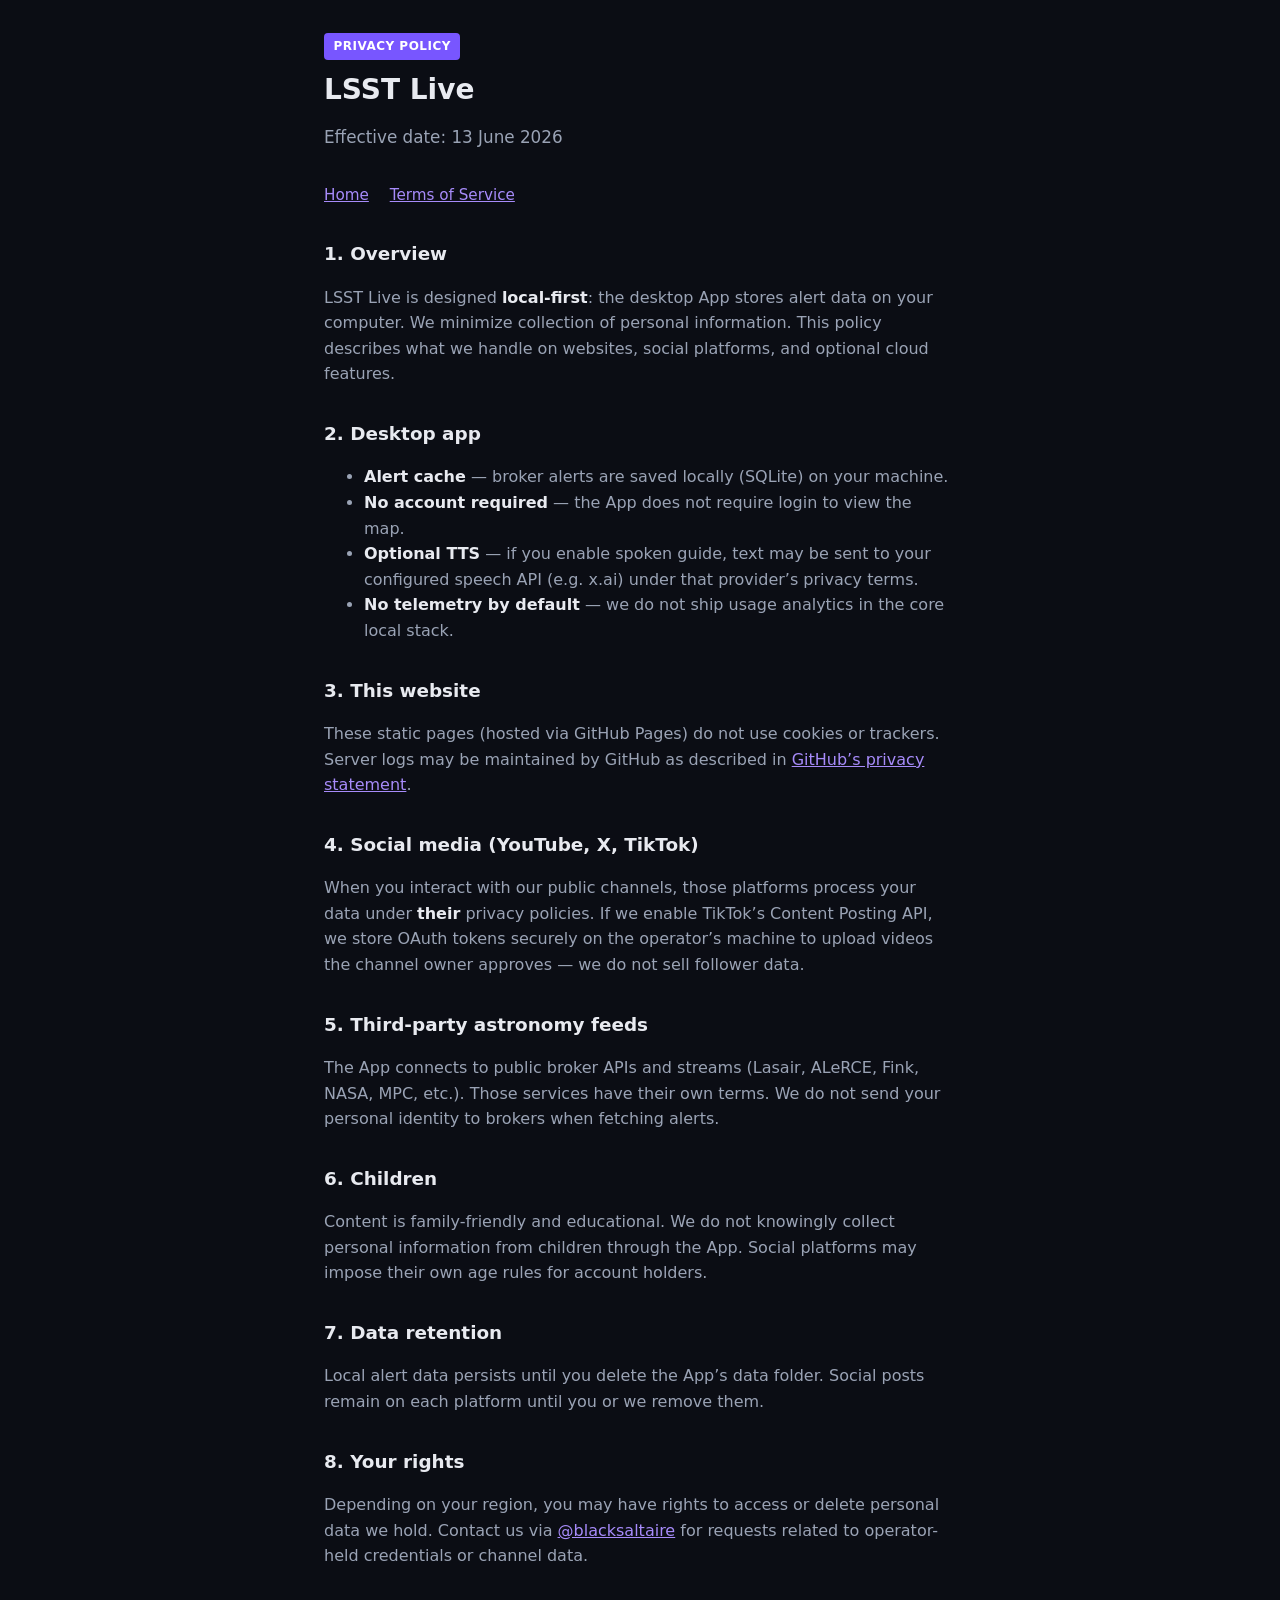
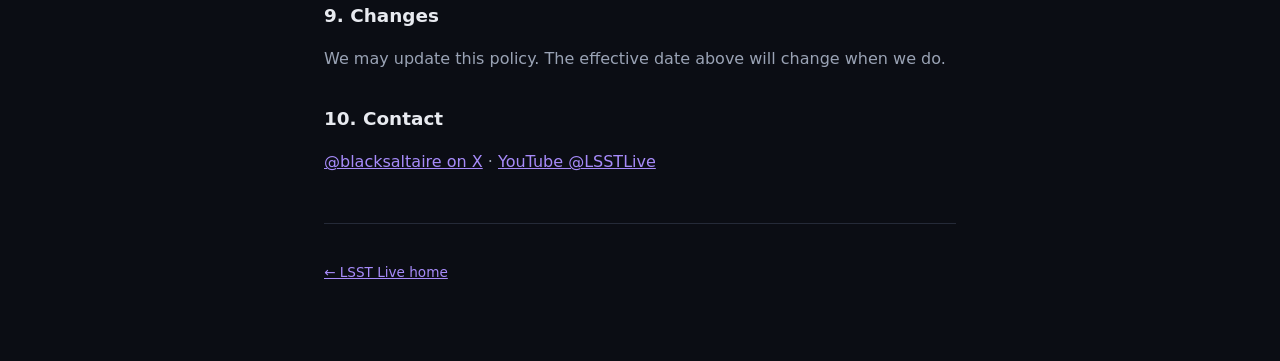
==== privacy.html @ 292eb152 "LSST Live family-friendly legal site Co-authored-by: Cursor <cursoragent@cursor.com>" ====
<!DOCTYPE html>
<html lang="en">
<head>
  <meta charset="utf-8" />
  <meta name="viewport" content="width=device-width, initial-scale=1" />
  <title>Privacy Policy — LSST Live</title>
  <link rel="stylesheet" href="styles.css" />
</head>
<body>
  <div class="wrap">
    <header>
      <span class="badge">Privacy Policy</span>
      <h1>LSST Live</h1>
      <p class="lead">Effective date: 13 June 2026</p>
    </header>
    <nav aria-label="Site">
      <a href="index.html">Home</a>
      <a href="terms.html">Terms of Service</a>
    </nav>
    <main>
      <h2>1. Overview</h2>
      <p>LSST Live is designed <strong>local-first</strong>: the desktop App stores alert data on your computer. We minimize collection of personal information. This policy describes what we handle on websites, social platforms, and optional cloud features.</p>

      <h2>2. Desktop app</h2>
      <ul>
        <li><strong>Alert cache</strong> — broker alerts are saved locally (SQLite) on your machine.</li>
        <li><strong>No account required</strong> — the App does not require login to view the map.</li>
        <li><strong>Optional TTS</strong> — if you enable spoken guide, text may be sent to your configured speech API (e.g. x.ai) under that provider’s privacy terms.</li>
        <li><strong>No telemetry by default</strong> — we do not ship usage analytics in the core local stack.</li>
      </ul>

      <h2>3. This website</h2>
      <p>These static pages (hosted via GitHub Pages) do not use cookies or trackers. Server logs may be maintained by GitHub as described in <a href="https://docs.github.com/en/site-policy/privacy-policies/github-general-privacy-statement">GitHub’s privacy statement</a>.</p>

      <h2>4. Social media (YouTube, X, TikTok)</h2>
      <p>When you interact with our public channels, those platforms process your data under <strong>their</strong> privacy policies. If we enable TikTok’s Content Posting API, we store OAuth tokens securely on the operator’s machine to upload videos the channel owner approves — we do not sell follower data.</p>

      <h2>5. Third-party astronomy feeds</h2>
      <p>The App connects to public broker APIs and streams (Lasair, ALeRCE, Fink, NASA, MPC, etc.). Those services have their own terms. We do not send your personal identity to brokers when fetching alerts.</p>

      <h2>6. Children</h2>
      <p>Content is family-friendly and educational. We do not knowingly collect personal information from children through the App. Social platforms may impose their own age rules for account holders.</p>

      <h2>7. Data retention</h2>
      <p>Local alert data persists until you delete the App’s data folder. Social posts remain on each platform until you or we remove them.</p>

      <h2>8. Your rights</h2>
      <p>Depending on your region, you may have rights to access or delete personal data we hold. Contact us via <a href="https://x.com/blacksaltaire">@blacksaltaire</a> for requests related to operator-held credentials or channel data.</p>

      <h2>9. Changes</h2>
      <p>We may update this policy. The effective date above will change when we do.</p>

      <h2>10. Contact</h2>
      <p><a href="https://x.com/blacksaltaire">@blacksaltaire on X</a> · <a href="https://www.youtube.com/@LSSTLive">YouTube @LSSTLive</a></p>
    </main>
    <footer>
      <p><a href="index.html">← LSST Live home</a></p>
    </footer>
  </div>
</body>
</html>
---- styles.css ----
:root {
  --bg: #0b0d14;
  --card: #141824;
  --text: #e8eaf0;
  --muted: #9aa3b5;
  --accent: #7856ff;
  --link: #a78bfa;
}
* { box-sizing: border-box; }
body {
  margin: 0;
  font-family: system-ui, -apple-system, "Segoe UI", Roboto, sans-serif;
  background: var(--bg);
  color: var(--text);
  line-height: 1.6;
}
a { color: var(--link); }
.wrap { max-width: 42rem; margin: 0 auto; padding: 2rem 1.25rem 4rem; }
header { margin-bottom: 2rem; }
.badge {
  display: inline-block;
  background: var(--accent);
  color: #fff;
  font-size: 0.75rem;
  font-weight: 600;
  letter-spacing: 0.04em;
  text-transform: uppercase;
  padding: 0.25rem 0.6rem;
  border-radius: 4px;
  margin-bottom: 0.75rem;
}
h1 { font-size: 1.75rem; margin: 0 0 0.5rem; line-height: 1.25; }
.lead { color: var(--muted); font-size: 1.05rem; }
nav { margin: 1.5rem 0; font-size: 0.95rem; }
nav a { margin-right: 1rem; }
main h2 { font-size: 1.15rem; margin-top: 2rem; }
main p, main li { color: var(--muted); }
main strong { color: var(--text); }
footer {
  margin-top: 3rem;
  padding-top: 1.5rem;
  border-top: 1px solid #252a38;
  font-size: 0.85rem;
  color: var(--muted);
}
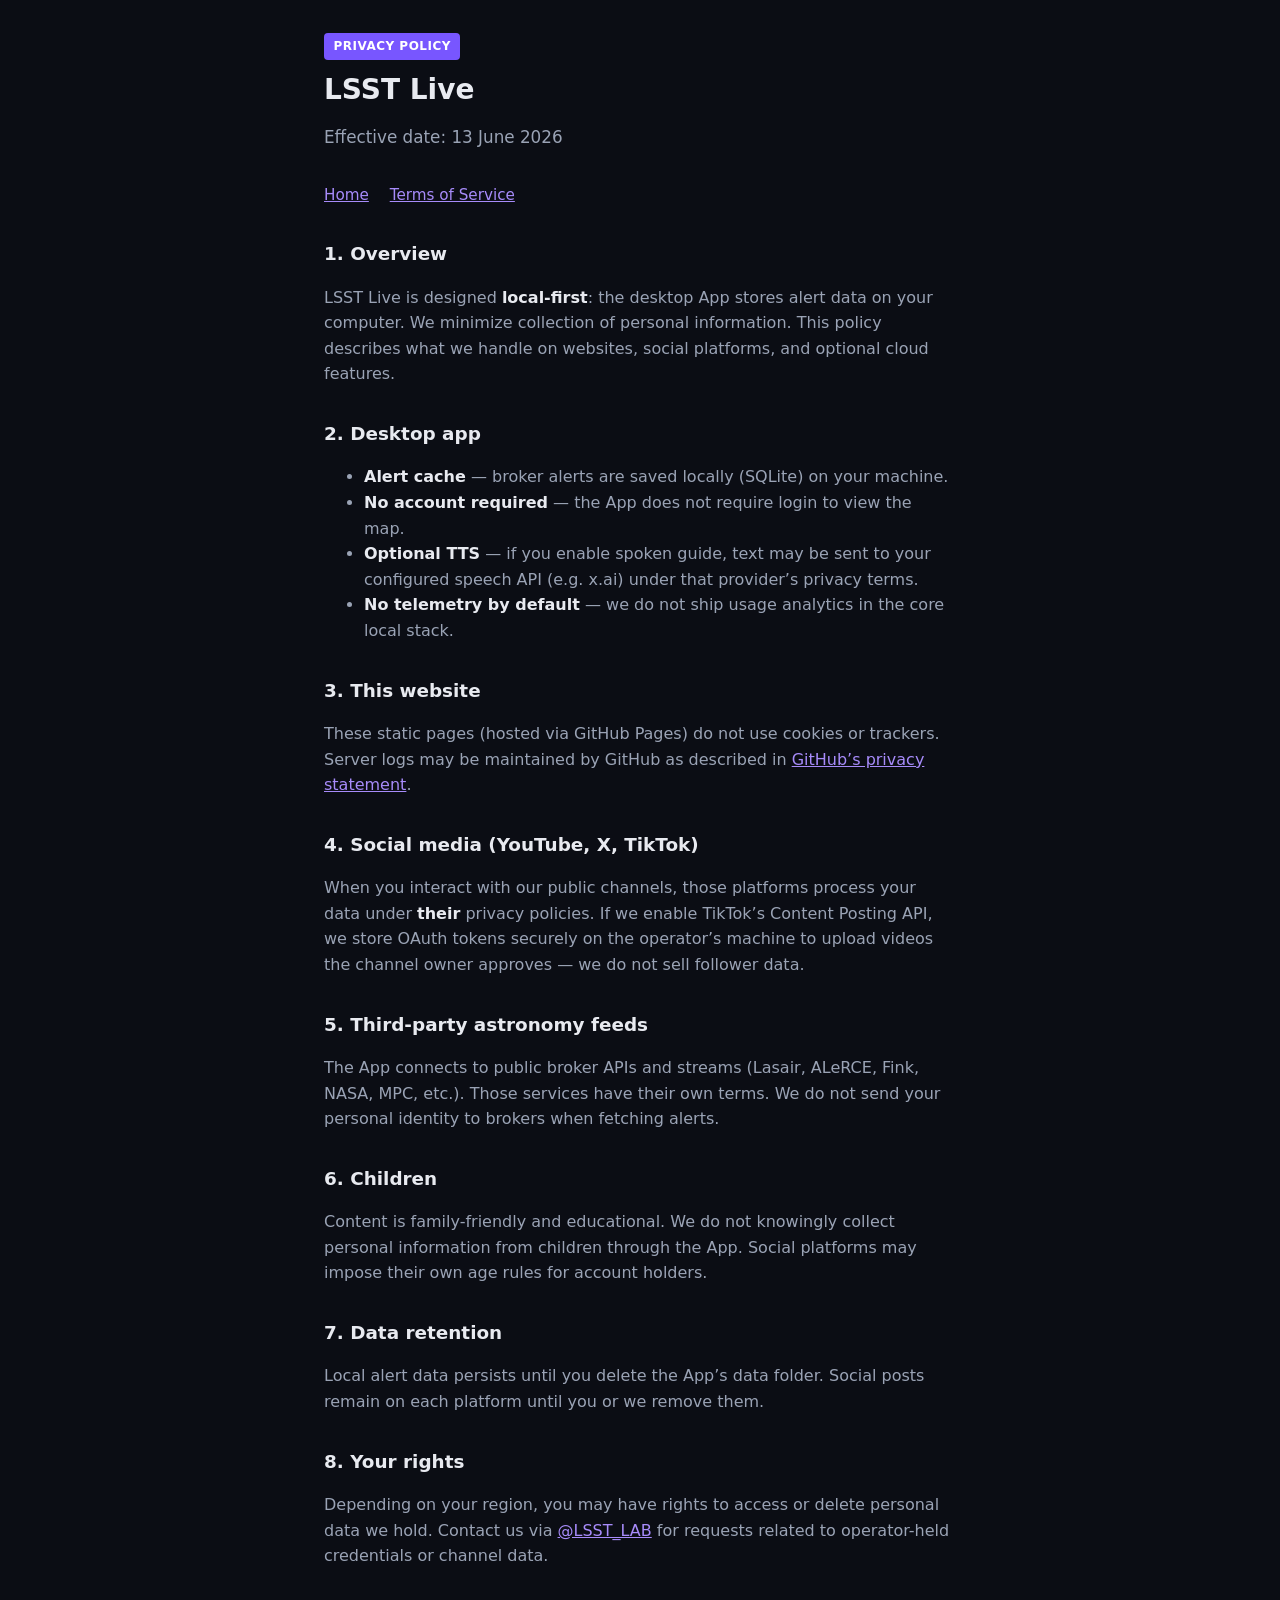
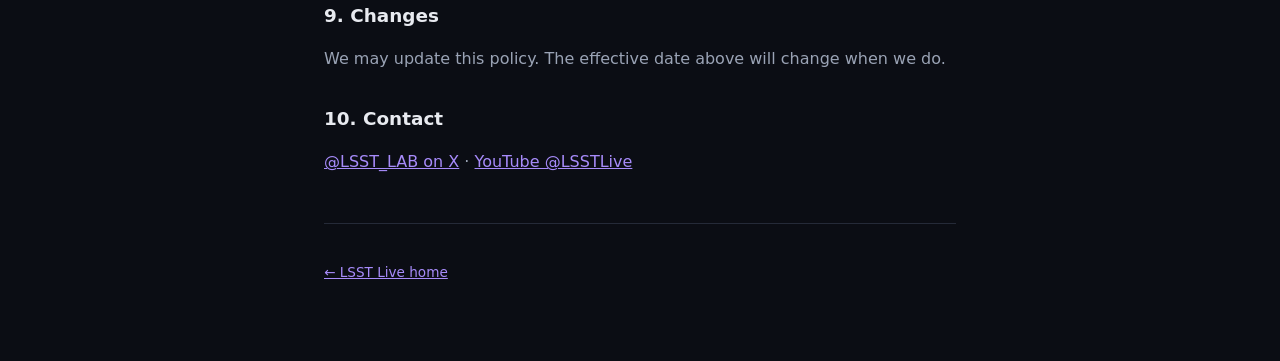
==== commit 4ffaf946: "Rebrand X handle to @LSST_LAB across site pages. Co-authored-by: Cursor <cursoragent@cursor.com>" ====
--- a/privacy.html
+++ b/privacy.html
@@ -45,13 +45,13 @@
       <p>Local alert data persists until you delete the App’s data folder. Social posts remain on each platform until you or we remove them.</p>
 
       <h2>8. Your rights</h2>
-      <p>Depending on your region, you may have rights to access or delete personal data we hold. Contact us via <a href="https://x.com/blacksaltaire">@blacksaltaire</a> for requests related to operator-held credentials or channel data.</p>
+      <p>Depending on your region, you may have rights to access or delete personal data we hold. Contact us via <a href="https://x.com/LSST_LAB">@LSST_LAB</a> for requests related to operator-held credentials or channel data.</p>
 
       <h2>9. Changes</h2>
       <p>We may update this policy. The effective date above will change when we do.</p>
 
       <h2>10. Contact</h2>
-      <p><a href="https://x.com/blacksaltaire">@blacksaltaire on X</a> · <a href="https://www.youtube.com/@LSSTLive">YouTube @LSSTLive</a></p>
+      <p><a href="https://x.com/LSST_LAB">@LSST_LAB on X</a> · <a href="https://www.youtube.com/@LSSTLive">YouTube @LSSTLive</a></p>
     </main>
     <footer>
       <p><a href="index.html">← LSST Live home</a></p>
